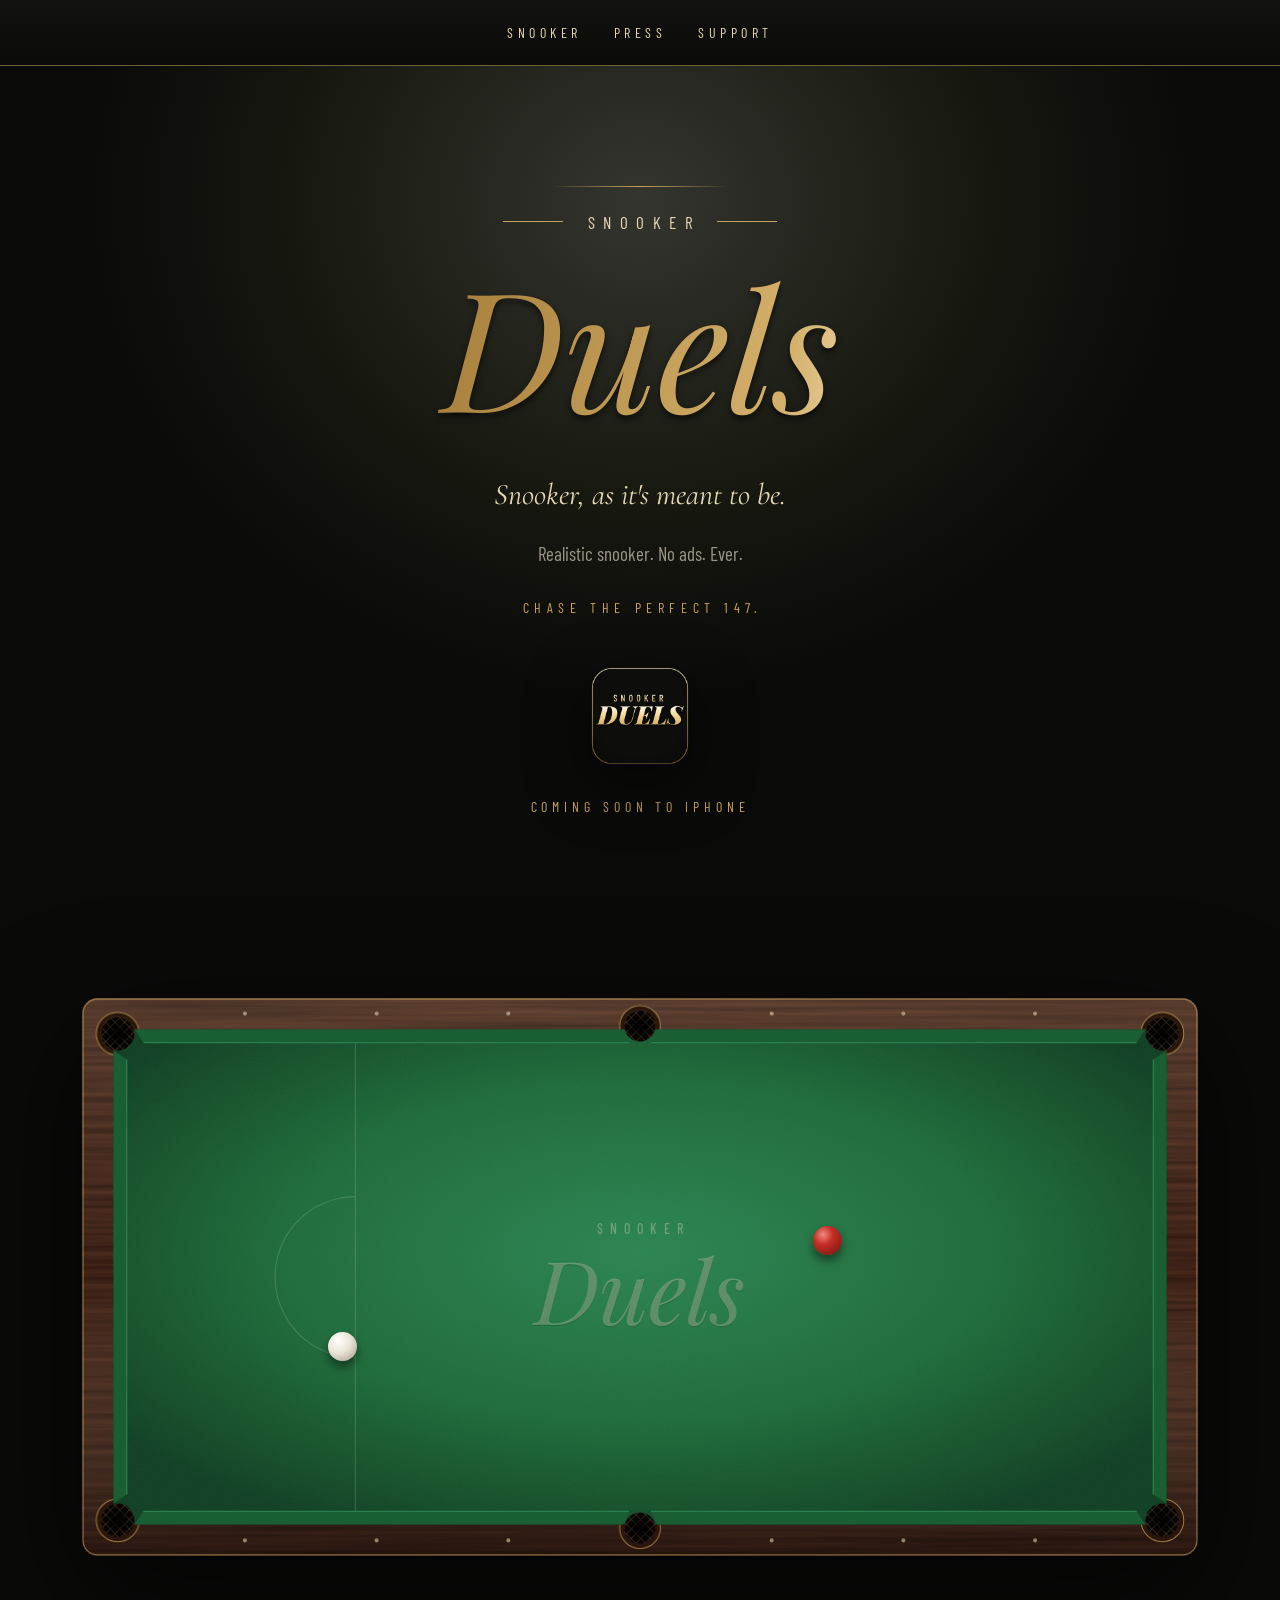
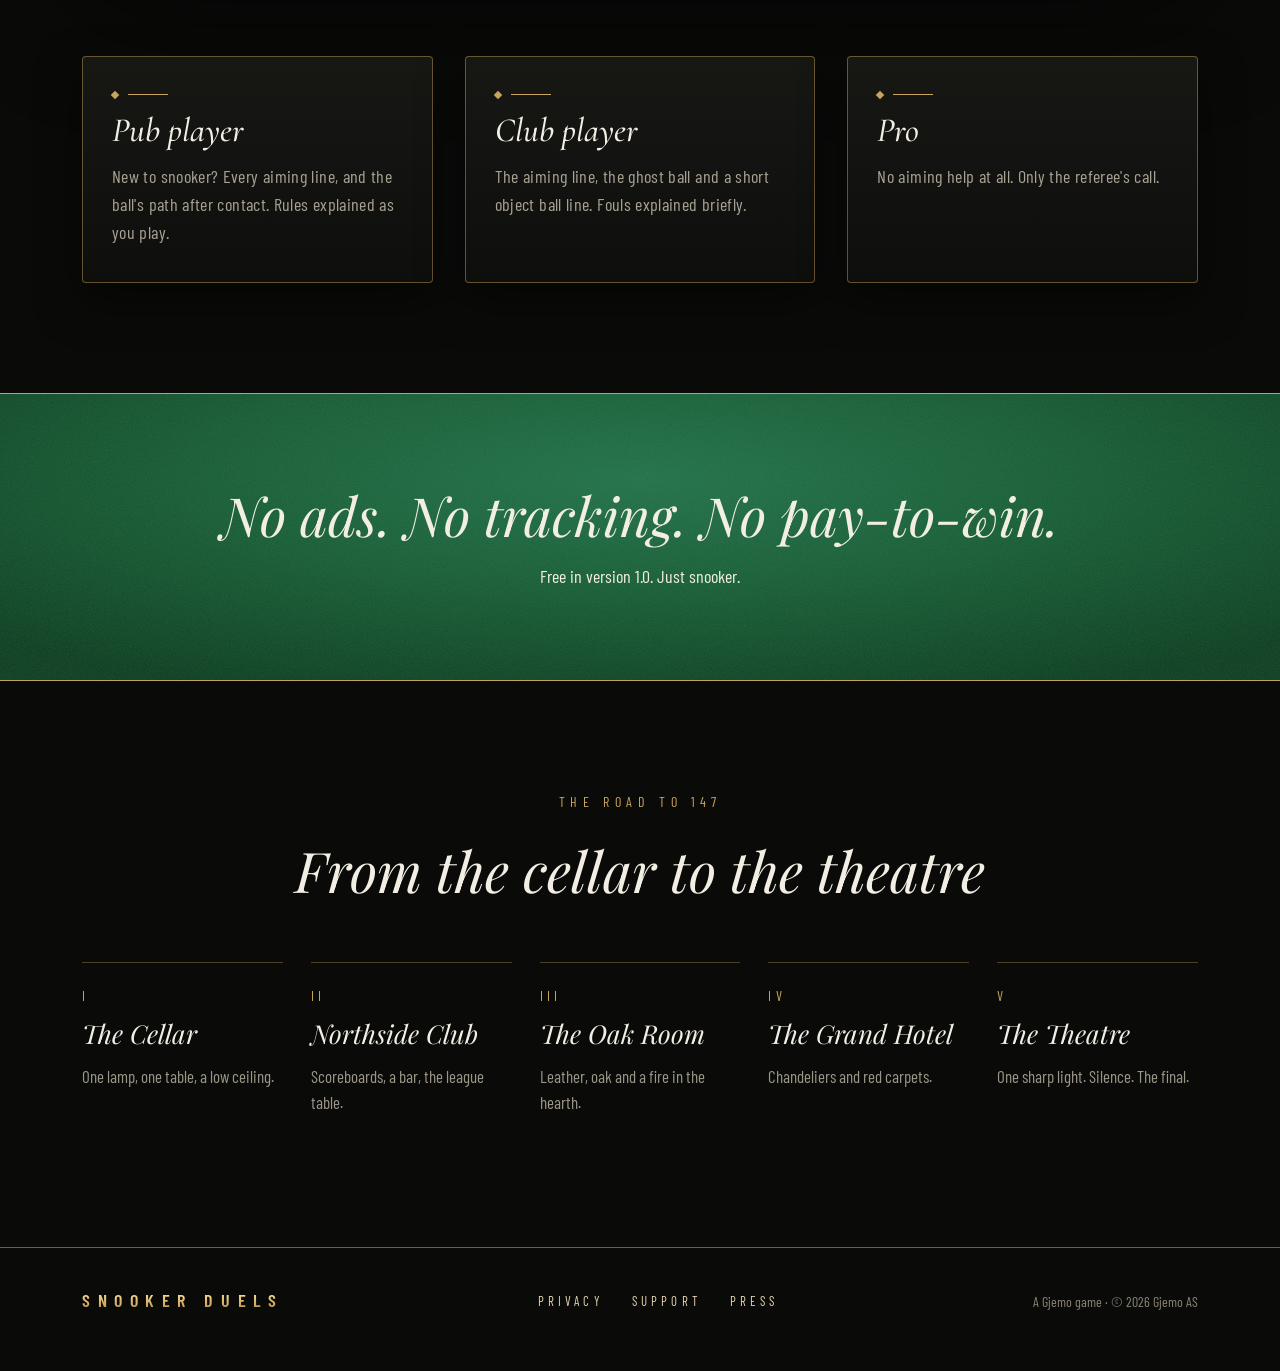
==== index.html @ 7ed28e5b "snookerduels.com" ====
<!doctype html>
<html lang="en">
<head>
<meta charset="utf-8">
<meta name="viewport" content="width=device-width,initial-scale=1">
<title>Snooker Duels</title>
<meta name="description" content="Snooker, as it's meant to be. Full professional rules, a tactical opponent and TV-style presentation. Coming soon to iPhone. Free, no ads.">
<meta name="theme-color" content="#0A0B09">
<link rel="canonical" href="https://snookerduels.com/">
<meta property="og:type" content="website">
<meta property="og:site_name" content="Snooker Duels">
<meta property="og:title" content="Snooker Duels - coming soon to iPhone">
<meta property="og:description" content="Snooker, as it's meant to be. Full professional rules, a tactical opponent and TV-style presentation. Free, no ads.">
<meta property="og:url" content="https://snookerduels.com/">
<meta property="og:image" content="https://snookerduels.com/og-image.png">
<meta property="og:image:width" content="1200">
<meta property="og:image:height" content="630">
<meta property="og:image:alt" content="Snooker Duels. Snooker, as it's meant to be. Coming soon to iPhone.">
<meta name="twitter:card" content="summary_large_image">
<meta name="twitter:title" content="Snooker Duels - coming soon to iPhone">
<meta name="twitter:description" content="Snooker, as it's meant to be. Free, no ads.">
<meta name="twitter:image" content="https://snookerduels.com/og-image.png">
<link rel="icon" href="favicon.svg" type="image/svg+xml">
<link rel="preload" href="fonts/playfair-display-italic-400.woff2" as="font" type="font/woff2" crossorigin>
<link rel="stylesheet" href="style.css">
<style>.logo.sheen.rise{animation:sheen 7s ease-in-out infinite,rise 1.2s ease-out both}@media (prefers-reduced-motion:reduce){.logo.sheen.rise{animation:none}}</style>
</head>
<body>
<svg class="sprite" aria-hidden="true" focusable="false"><symbol id="gmark" viewBox="0 0 100 100"><defs><linearGradient id="mkg" x1="0" y1="0" x2="0" y2="1"><stop offset="0" stop-color="#FFF4D2"/><stop offset="0.4" stop-color="#E8C77F"/><stop offset="0.75" stop-color="#C29A50"/><stop offset="1" stop-color="#8A6A2E"/></linearGradient><radialGradient id="mksq" cx="50%" cy="22%" r="85%"><stop offset="0" stop-color="#2E2F29"/><stop offset="0.5" stop-color="#121310"/><stop offset="1" stop-color="#070806"/></radialGradient><linearGradient id="mkcone" x1="0" y1="0" x2="0" y2="1"><stop offset="0" stop-color="#FFF4D2" stop-opacity="0.16"/><stop offset="1" stop-color="#FFF4D2" stop-opacity="0"/></linearGradient><linearGradient id="mkbev" x1="0" y1="0" x2="0" y2="1"><stop offset="0" stop-color="#fff" stop-opacity="0.10"/><stop offset="0.5" stop-color="#fff" stop-opacity="0"/><stop offset="1" stop-color="#000" stop-opacity="0.25"/></linearGradient><clipPath id="mkcl"><rect x="3" y="3" width="94" height="94" rx="22"/></clipPath></defs><rect x="3" y="3" width="94" height="94" rx="22" fill="url(#mksq)"/><g clip-path="url(#mkcl)"><polygon points="38,3 62,3 84,97 16,97" fill="url(#mkcone)"/><rect x="3" y="3" width="94" height="94" fill="url(#mkbev)"/></g><rect x="3" y="3" width="94" height="94" rx="22" fill="none" stroke="url(#mkg)" stroke-width="2.4"/><rect x="9.5" y="9.5" width="81" height="81" rx="16.5" fill="none" stroke="#C9A45C" stroke-width="0.6" opacity="0.55"/><text x="50" y="71" text-anchor="middle" font-family="Playfair Display, Georgia, serif" font-style="italic" font-weight="700" font-size="60" fill="url(#mkg)">G</text></symbol></svg>
<div class="topbar">
<header class="topbar-in">
<nav class="nav" aria-label="Main"><a href="snooker.html">Snooker</a><a href="press.html">Press</a><a href="support.html">Support</a></nav>
</header>
</div>

<main>
<section class="hero">
<div class="hero-glow breathe"></div>
<div class="mote" style="left:38%;top:70%;animation-delay:0s" aria-hidden="true"></div><div class="mote" style="left:45%;top:80%;animation-delay:1.5s" aria-hidden="true"></div><div class="mote" style="left:52%;top:65%;animation-delay:3s" aria-hidden="true"></div><div class="mote" style="left:58%;top:78%;animation-delay:4.5s" aria-hidden="true"></div><div class="mote" style="left:48%;top:60%;animation-delay:6s" aria-hidden="true"></div><div class="mote" style="left:62%;top:72%;animation-delay:2.2s" aria-hidden="true"></div><div class="mote" style="left:41%;top:85%;animation-delay:7.1s" aria-hidden="true"></div><div class="mote" style="left:55%;top:88%;animation-delay:5.3s" aria-hidden="true"></div>
<div class="rule-fade"></div>
<div class="by"><i></i><span>SNOOKER</span><i></i></div>
<h1 class="logo sheen rise" aria-label="Snooker Duels">Duels</h1>
<p class="tag rise d3">Snooker, as it's meant to be.</p>
<p class="sub rise d5">Realistic snooker. No ads. Ever.</p>
<p class="eyebrow chase rise d5">Chase the perfect 147.</p>
<div class="coming rise d7">
<div class="appicon"><img src="logo-snooker-duels-320.png" width="104" height="104" alt="Snooker Duels logo"></div>
<div>COMING SOON TO IPHONE</div></div>
</section>

<section class="stage" aria-label="Snooker table">
<div class="table">
<svg viewBox="0 0 1000 500" role="img" aria-label="A snooker table, seen from above">
<defs>
<filter id="tw" x="0" y="0" width="100%" height="100%"><feTurbulence type="fractalNoise" baseFrequency="0.004 0.18" numOctaves="3" seed="11"></feTurbulence><feColorMatrix values="0 0 0 0 0.24  0 0 0 0 0.08  0 0 0 0 0.04  0 0 0 0.5 0"></feColorMatrix><feComposite in2="SourceGraphic" operator="in"></feComposite></filter>
<filter id="tf" x="0" y="0" width="100%" height="100%"><feTurbulence type="fractalNoise" baseFrequency="0.9" numOctaves="2" seed="3"></feTurbulence><feGaussianBlur stdDeviation="0.35"></feGaussianBlur><feColorMatrix values="0 0 0 0 0.12  0 0 0 0 0.36  0 0 0 0 0.21  0 0 0 0.10 0"></feColorMatrix><feComposite in2="SourceGraphic" operator="in"></feComposite></filter>
<radialGradient id="tl" cx="50%" cy="45%" r="62%"><stop offset="0" stop-color="#2C8452"></stop><stop offset="0.55" stop-color="#1F6B3A"></stop><stop offset="1" stop-color="#103E22"></stop></radialGradient>
<linearGradient id="rs" x1="0" y1="0" x2="0" y2="1"><stop offset="0" stop-color="#FFE7C2" stop-opacity="0.14"></stop><stop offset="0.5" stop-color="#FFE7C2" stop-opacity="0"></stop><stop offset="1" stop-color="#000" stop-opacity="0.35"></stop></linearGradient>
<radialGradient id="ph" cx="50%" cy="50%" r="50%"><stop offset="0" stop-color="#000"></stop><stop offset="0.75" stop-color="#050302"></stop><stop offset="1" stop-color="#1A0E08"></stop></radialGradient>
<radialGradient id="lea" cx="40%" cy="35%" r="70%"><stop offset="0" stop-color="#4A2A1A"></stop><stop offset="1" stop-color="#1A0B06"></stop></radialGradient>
<pattern id="net" width="6" height="6" patternUnits="userSpaceOnUse" patternTransform="rotate(45)"><rect width="6" height="6" fill="#0B0604"></rect><path d="M0 0 H6 M0 0 V6" stroke="#8A7558" stroke-width="0.9" opacity="0.75"></path></pattern>
<radialGradient id="deep" cx="50%" cy="50%" r="50%"><stop offset="0" stop-color="#000" stop-opacity="0.95"></stop><stop offset="0.55" stop-color="#000" stop-opacity="0.55"></stop><stop offset="1" stop-color="#000" stop-opacity="0.1"></stop></radialGradient>
<mask id="railonly"><rect width="1000" height="500" fill="#fff"></rect><rect x="28" y="28" width="944" height="444" fill="#000"></rect></mask><mask id="railm"><rect width="1000" height="500" fill="#fff"></rect><rect x="28" y="28" width="944" height="444" fill="#000"></rect><circle cx="32" cy="32" r="15" fill="#000"></circle><circle cx="968" cy="32" r="15" fill="#000"></circle><circle cx="32" cy="468" r="15" fill="#000"></circle><circle cx="968" cy="468" r="15" fill="#000"></circle><circle cx="500.0" cy="25" r="14" fill="#000"></circle><circle cx="500.0" cy="475" r="14" fill="#000"></circle></mask></defs>
<rect x="28" y="28" width="944" height="444" fill="url(#tl)"></rect>
<rect x="28" y="28" width="944" height="444" fill="#1F6B3A" filter="url(#tf)"></rect>
<line x1="245" y1="40" x2="245" y2="460" stroke="#E9F2E4" stroke-opacity="0.16" stroke-width="1"></line>
<path d="M 245 178.0 A 72 72 0 0 0 245 322.0" fill="none" stroke="#E9F2E4" stroke-opacity="0.16" stroke-width="1"></path>
<circle cx="32" cy="32" r="15" fill="url(#net)"></circle><circle cx="32" cy="32" r="15" fill="url(#deep)"></circle><circle cx="968" cy="32" r="15" fill="url(#net)"></circle><circle cx="968" cy="32" r="15" fill="url(#deep)"></circle><circle cx="32" cy="468" r="15" fill="url(#net)"></circle><circle cx="32" cy="468" r="15" fill="url(#deep)"></circle><circle cx="968" cy="468" r="15" fill="url(#net)"></circle><circle cx="968" cy="468" r="15" fill="url(#deep)"></circle><circle cx="500.0" cy="25" r="14" fill="url(#net)"></circle><circle cx="500.0" cy="25" r="14" fill="url(#deep)"></circle><circle cx="500.0" cy="475" r="14" fill="url(#net)"></circle><circle cx="500.0" cy="475" r="14" fill="url(#deep)"></circle><polygon points="47.0,28.0 485.0,28.0 490.0,40.0 55.0,40.0" fill="#1A5E33"></polygon><polygon points="515.0,28.0 953.0,28.0 945.0,40.0 510.0,40.0" fill="#1A5E33"></polygon><polygon points="47.0,472.0 485.0,472.0 490.0,460.0 55.0,460.0" fill="#1A5E33"></polygon><polygon points="515.0,472.0 953.0,472.0 945.0,460.0 510.0,460.0" fill="#1A5E33"></polygon><polygon points="28.0,47.0 28.0,453.0 40.0,445.0 40.0,55.0" fill="#1A5E33"></polygon><polygon points="972.0,47.0 972.0,453.0 960.0,445.0 960.0,55.0" fill="#1A5E33"></polygon><g stroke="#2E8A57" stroke-width="1.2" opacity="0.8"><line x1="55" y1="40" x2="490.0" y2="40"></line><line x1="510.0" y1="40" x2="945" y2="40"></line><line x1="55" y1="460" x2="490.0" y2="460"></line><line x1="510.0" y1="460" x2="945" y2="460"></line><line x1="40" y1="55" x2="40" y2="445"></line><line x1="960" y1="55" x2="960" y2="445"></line></g><g mask="url(#railm)">
<rect x="0" y="0" width="1000" height="500" rx="14" fill="#24100A"></rect>
<rect x="0" y="0" width="1000" height="500" rx="14" fill="#24100A" filter="url(#tw)"></rect>
<rect x="0" y="0" width="1000" height="500" rx="14" fill="url(#rs)"></rect>
</g>
<g mask="url(#railonly)"><circle cx="32" cy="32" r="17" fill="none" stroke="#2A160C" stroke-width="4"></circle><circle cx="32" cy="32" r="19.2" fill="none" stroke="#C9A45C" stroke-width="0.9" opacity="0.7"></circle><circle cx="968" cy="32" r="17" fill="none" stroke="#2A160C" stroke-width="4"></circle><circle cx="968" cy="32" r="19.2" fill="none" stroke="#C9A45C" stroke-width="0.9" opacity="0.7"></circle><circle cx="32" cy="468" r="17" fill="none" stroke="#2A160C" stroke-width="4"></circle><circle cx="32" cy="468" r="19.2" fill="none" stroke="#C9A45C" stroke-width="0.9" opacity="0.7"></circle><circle cx="968" cy="468" r="17" fill="none" stroke="#2A160C" stroke-width="4"></circle><circle cx="968" cy="468" r="19.2" fill="none" stroke="#C9A45C" stroke-width="0.9" opacity="0.7"></circle><circle cx="500.0" cy="25" r="16" fill="none" stroke="#2A160C" stroke-width="4"></circle><circle cx="500.0" cy="25" r="18.2" fill="none" stroke="#C9A45C" stroke-width="0.9" opacity="0.7"></circle><circle cx="500.0" cy="475" r="16" fill="none" stroke="#2A160C" stroke-width="4"></circle><circle cx="500.0" cy="475" r="18.2" fill="none" stroke="#C9A45C" stroke-width="0.9" opacity="0.7"></circle></g>
<rect x="1" y="1" width="998" height="498" rx="13" fill="none" stroke="#C9A45C" stroke-width="1" opacity="0.6"></rect>
<circle cx="146.0" cy="14" r="1.8" fill="#E7D8B4" opacity="0.55"></circle><circle cx="146.0" cy="486" r="1.8" fill="#E7D8B4" opacity="0.55"></circle><circle cx="264.0" cy="14" r="1.8" fill="#E7D8B4" opacity="0.55"></circle><circle cx="264.0" cy="486" r="1.8" fill="#E7D8B4" opacity="0.55"></circle><circle cx="382.0" cy="14" r="1.8" fill="#E7D8B4" opacity="0.55"></circle><circle cx="382.0" cy="486" r="1.8" fill="#E7D8B4" opacity="0.55"></circle><circle cx="618.0" cy="14" r="1.8" fill="#E7D8B4" opacity="0.55"></circle><circle cx="618.0" cy="486" r="1.8" fill="#E7D8B4" opacity="0.55"></circle><circle cx="736.0" cy="14" r="1.8" fill="#E7D8B4" opacity="0.55"></circle><circle cx="736.0" cy="486" r="1.8" fill="#E7D8B4" opacity="0.55"></circle><circle cx="854.0" cy="14" r="1.8" fill="#E7D8B4" opacity="0.55"></circle><circle cx="854.0" cy="486" r="1.8" fill="#E7D8B4" opacity="0.55"></circle></svg>
<div class="table-label" aria-hidden="true"><div class="t2">SNOOKER</div><div class="t1">Duels</div></div>
<div class="redball" aria-hidden="true"></div><div class="cueball" aria-hidden="true"></div>
</div>
</section>

<section class="cards" aria-label="Help levels">
<div class="card"><div class="pip"><i></i><b></b></div><h2>Pub player</h2><p>New to snooker? Every aiming line, and the ball's path after contact. Rules explained as you play.</p></div>
<div class="card"><div class="pip"><i></i><b></b></div><h2>Club player</h2><p>The aiming line, the ghost ball and a short object ball line. Fouls explained briefly.</p></div>
<div class="card"><div class="pip"><i></i><b></b></div><h2>Pro</h2><p>No aiming help at all. Only the referee's call.</p></div>
</section>

<section class="felt">
<svg aria-hidden="true" focusable="false"><filter id="fw"><feTurbulence type="fractalNoise" baseFrequency="0.95" numOctaves="2" stitchTiles="stitch"></feTurbulence><feColorMatrix values="0 0 0 0 0.10  0 0 0 0 0.36  0 0 0 0 0.20  0 0 0 0.45 0"></feColorMatrix></filter><rect width="100%" height="100%" filter="url(#fw)"></rect></svg>
<p class="big">No ads. No tracking. No pay-to-win.</p>
<p class="small">Free in version 1.0. Just snooker.</p>
</section>

<section class="rooms">
<div class="rooms-head">
<p class="eyebrow">THE ROAD TO 147</p>
<h2>From the cellar to the theatre</h2>
</div>
<ol class="room-list">
<li><span class="n">I</span><span class="name">The Cellar</span><span class="desc">One lamp, one table, a low ceiling.</span></li>
<li><span class="n">II</span><span class="name">Northside Club</span><span class="desc">Scoreboards, a bar, the league table.</span></li>
<li><span class="n">III</span><span class="name">The Oak Room</span><span class="desc">Leather, oak and a fire in the hearth.</span></li>
<li><span class="n">IV</span><span class="name">The Grand Hotel</span><span class="desc">Chandeliers and red carpets.</span></li>
<li><span class="n">V</span><span class="name">The Theatre</span><span class="desc">One sharp light. Silence. The final.</span></li>
</ol>
</section>
</main>

<div class="botbar">
<footer class="botbar-in">
<a class="brand" href="./" aria-label="Snooker Duels"><span>SNOOKER DUELS</span></a>
<nav class="nav" aria-label="Footer"><a href="privacy.html">Privacy</a><a href="support.html">Support</a><a href="press.html">Press</a></nav>
<small>A Gjemo game · &copy; 2026 Gjemo AS</small>
</footer>
</div>
</body>
</html>
---- style.css ----
/* Fonts are self-hosted (see fonts/README.txt): no request leaves snookerduels.com. */
@font-face{font-family:'Barlow Condensed';font-style:normal;font-weight:400;font-display:swap;src:url(fonts/barlow-condensed-400.woff2) format('woff2')}
@font-face{font-family:'Barlow Condensed';font-style:normal;font-weight:500;font-display:swap;src:url(fonts/barlow-condensed-500.woff2) format('woff2')}
@font-face{font-family:'Cormorant Garamond';font-style:italic;font-weight:400 500;font-display:swap;src:url(fonts/cormorant-garamond-italic.woff2) format('woff2')}
@font-face{font-family:'Barlow Condensed';font-style:normal;font-weight:600;font-display:swap;src:url(fonts/barlow-condensed-600.woff2) format('woff2')}
@font-face{font-family:'Playfair Display';font-style:italic;font-weight:400;font-display:swap;src:url(fonts/playfair-display-italic-400.woff2) format('woff2')}
@font-face{font-family:'Playfair Display';font-style:italic;font-weight:700;font-display:swap;src:url(fonts/playfair-display-italic-700.woff2) format('woff2')}

:root{color-scheme:dark;--ink:#0A0B09;--ink2:#121310;--text:#F2EEE3;--soft:#E7D8B4;--muted:#9C9688;--brass:#C9A45C;--brass-hi:#F6E6B4}
*,*::before,*::after{box-sizing:border-box}
html{-webkit-text-size-adjust:100%}
body{margin:0;background:var(--ink);color:var(--text);font-family:'Barlow Condensed',system-ui,sans-serif;font-size:19px;line-height:1.55;min-height:100vh;display:flex;flex-direction:column}
a{color:var(--soft);text-decoration:none}
a:hover{color:var(--brass-hi)}
a:focus-visible{outline:2px solid var(--brass);outline-offset:3px}
main{flex:1}
img,svg{max-width:100%}

/* Brass wordmark and rules */
.topbar{position:relative;background:linear-gradient(180deg,var(--ink2),var(--ink));box-shadow:inset 0 -1px 0 rgba(201,164,92,.55)}
.topbar-in{max-width:1180px;margin:0 auto;padding:22px 32px;display:flex;align-items:center;justify-content:center;gap:12px 24px;flex-wrap:wrap}
.brand{display:flex;align-items:center;gap:12px}
.brand svg{display:block;flex:none}
.brand span{font-weight:600;font-size:18px;letter-spacing:.42em;background:linear-gradient(180deg,#FFF4D2 0%,#E8C77F 40%,#C29A50 75%,#8A6A2E 100%);-webkit-background-clip:text;background-clip:text;color:transparent}
.sprite{position:absolute;width:0;height:0;overflow:hidden}
.appicon{margin-bottom:10px;filter:drop-shadow(0 18px 30px rgba(0,0,0,.6))}
.appicon svg{display:block;width:104px;height:104px;border-radius:22.4%;overflow:hidden}
.nav{display:flex;gap:32px;font-size:14px;letter-spacing:.32em;text-transform:uppercase}
.nav a{display:inline-block;padding:14px 6px;margin:-14px -6px}
.nav a[aria-current]{color:var(--brass-hi)}
.botbar{background:var(--ink);box-shadow:inset 0 1px 0 rgba(201,164,92,.55);margin-top:auto}
.botbar-in{max-width:1180px;margin:0 auto;padding:40px 32px 56px;display:flex;flex-wrap:wrap;gap:24px;align-items:center;justify-content:space-between}
.botbar .nav{gap:28px;font-size:13px}
.botbar small{font-size:14px;color:#8C8574}

/* Home: hero */
.hero{position:relative;overflow:hidden;background:var(--ink);padding:120px 32px 140px;display:flex;flex-direction:column;align-items:center;gap:22px;text-align:center}
.hero-glow{position:absolute;inset:0;background:radial-gradient(ellipse 55% 70% at 50% 15%,#34352E 0%,#16170F 50%,transparent 80%)}
.hero>*{position:relative}
.hero>.hero-glow,.hero>.mote{position:absolute}
.rule-fade{width:180px;height:1px;background:linear-gradient(90deg,transparent,var(--brass),transparent)}
.logo{margin:0;font-family:'Playfair Display',serif;font-style:italic;font-weight:400;font-size:clamp(72px,13vw,168px);line-height:1.05;padding:0 12px;background:linear-gradient(100deg,#A57E3A 0%,#D4B06A 35%,#FFF6DA 48%,#D4B06A 60%,#A57E3A 100%);-webkit-background-clip:text;background-clip:text;color:transparent;filter:drop-shadow(0 4px 3px rgba(0,0,0,.6))}
.by{display:flex;align-items:center;gap:16px}
.by i{display:block;width:60px;height:1px;background:var(--brass)}
.by span{font-size:17px;letter-spacing:.5em;padding-left:.5em;color:var(--soft)}
.tag{margin:18px 0 0;font-family:'Cormorant Garamond',serif;font-style:italic;font-size:30px;color:var(--soft)}
.sub{margin:0;font-size:19px;color:var(--muted);max-width:560px;line-height:1.5}
.coming{margin-top:24px;display:flex;flex-direction:column;align-items:center;gap:10px}
.coming>div:not(.appicon){font-size:14px;letter-spacing:.35em;color:var(--brass)}

/* Animations (all off under prefers-reduced-motion) */
@keyframes sheen{0%{background-position:150% 0}55%{background-position:-50% 0}100%{background-position:-50% 0}}
@keyframes breathe{0%,100%{opacity:.75}50%{opacity:1}}
@keyframes dust{0%{transform:translate(0,0);opacity:0}15%{opacity:.7}100%{transform:translate(30px,-220px);opacity:0}}
@keyframes rise{from{opacity:0;transform:translateY(18px)}to{opacity:1;transform:none}}
/* The balls move with transform (not left/top), so the animation runs on the compositor.
   Percentages are of the ball's own size (2.6% of the table width, square); the table is 2:1.
   cue: 22%,60% -> 62.5%,43.5%   =  +40.5/2.6 = 1557.7%,  -16.5*0.5/2.6 = -317.3%
   red: 65.5%,41% -> 95.4%,4.2%  =  +29.9/2.6 = 1150%,    -36.8*0.5/2.6 = -707.7% */
@keyframes cue{0%,12%{transform:translate(0,0)}30%,100%{transform:translate(1557.7%,-317.3%)}}
@keyframes red{0%,28%{opacity:1;transform:translate(0,0) scale(1)}52%{opacity:1;transform:translate(1150%,-707.7%) scale(.95)}58%,100%{opacity:0;transform:translate(1150%,-707.7%) scale(.5)}}
.sheen{background-size:250% 100%!important;animation:sheen 7s ease-in-out infinite}
.breathe{animation:breathe 6s ease-in-out infinite}
.mote{position:absolute;width:3px;height:3px;border-radius:50%;background:var(--brass-hi);filter:blur(.5px);opacity:0;animation:dust 9s linear infinite}
.rise{animation:rise 1.2s ease-out both}
.d3{animation-delay:.3s}.d5{animation-delay:.5s}.d7{animation-delay:.7s}
.card{transition:transform .5s ease,box-shadow .5s ease}
.card:hover{transform:translateY(-6px)}
.cueball,.redball{position:absolute;left:22%;top:60%;width:2.6%;aspect-ratio:1;border-radius:50%;box-shadow:0 6px 10px rgba(0,0,0,.45);will-change:transform}
.cueball{background:radial-gradient(circle at 35% 30%,#fff,#E9E4D6 45%,#9E988A);animation:cue 8s cubic-bezier(.2,.6,.3,1) infinite}
.redball{left:65.5%;top:41%;background:radial-gradient(circle at 35% 30%,#F08A80,#C62E24 35%,#6E120C);animation:red 8s cubic-bezier(.2,.6,.3,1) infinite}
@media (prefers-reduced-motion:reduce){.sheen,.breathe,.mote,.rise,.cueball,.redball,.card{animation:none!important;transition:none!important}.card:hover{transform:none}}

/* Home: table */
.stage{max-width:1180px;margin:0 auto;padding:40px 32px 100px}
.table{position:relative;filter:drop-shadow(0 40px 60px rgba(0,0,0,.75))}
.table svg{display:block;width:100%;height:auto}
.table-label{position:absolute;inset:0;display:flex;flex-direction:column;align-items:center;justify-content:center;gap:4px;pointer-events:none}
.table-label .t1{font-family:'Playfair Display',serif;font-style:italic;font-size:clamp(36px,7vw,88px);line-height:1.05;color:rgba(236,226,196,.30);text-shadow:0 1px 0 rgba(0,0,0,.15)}
.table-label .t2{font-weight:500;font-size:clamp(9px,1.2vw,14px);letter-spacing:.5em;padding-left:.5em;color:rgba(236,226,196,.34)}

/* Home: strengths */
.cards{max-width:1180px;margin:0 auto;padding:0 32px 110px;display:flex;flex-wrap:wrap;gap:32px}
.card{position:relative;flex:1 1 260px;display:flex;flex-direction:column;gap:14px;padding:36px 30px;border-radius:4px;background:linear-gradient(180deg,#171814 0%,#0E0F0D 100%);box-shadow:inset 0 0 0 1px rgba(201,164,92,.45),0 18px 44px rgba(0,0,0,.5)}
.pip{display:flex;align-items:center;gap:10px}
.pip i{display:block;width:6px;height:6px;transform:rotate(45deg);background:var(--brass)}
.pip b{display:block;width:40px;height:1px;background:var(--brass)}
.card h2{margin:0;font-family:'Cormorant Garamond',serif;font-style:italic;font-weight:500;font-size:34px;line-height:1.1;color:var(--text)}
.card p{margin:0;font-size:18px;letter-spacing:.02em;line-height:1.55;color:#A9A293}

/* Home: felt band */
.felt{position:relative;overflow:hidden;background:radial-gradient(ellipse 70% 80% at 50% 30%,#23704A 0%,#175A33 50%,#0D3A1F 100%);padding:90px 32px;text-align:center;box-shadow:inset 0 1px 0 var(--brass),inset 0 -1px 0 var(--brass)}
.felt svg{position:absolute;left:0;top:0;width:100%;height:100%;opacity:.5}
.felt p{position:relative;margin:0}
.felt .big{font-family:'Playfair Display',serif;font-style:italic;font-size:clamp(34px,5vw,54px);line-height:1.2;color:var(--text)}
.felt .small{margin-top:16px;font-size:18px;color:var(--text)}

/* Home: rooms */
.rooms{max-width:1180px;margin:0 auto;padding:110px 32px}
.rooms-head{display:flex;flex-direction:column;align-items:center;gap:14px;margin-bottom:48px;text-align:center}
.eyebrow{font-size:14px;letter-spacing:.4em;color:var(--brass);text-transform:uppercase;margin:0}
.hero .chase{margin-top:6px;padding-left:.4em}
.rooms h2{margin:0;font-family:'Playfair Display',serif;font-style:italic;font-weight:400;font-size:clamp(36px,5vw,56px);color:var(--text)}
.room-list{display:flex;flex-wrap:wrap;gap:28px;list-style:none;margin:0;padding:0}
.room-list li{flex:1 1 200px;display:flex;flex-direction:column;gap:8px;padding:22px 0;border-top:1px solid rgba(201,164,92,.35)}
.room-list .n{font-size:14px;letter-spacing:.3em;color:var(--brass)}
.room-list .name{font-family:'Playfair Display',serif;font-style:italic;font-size:26px;color:var(--text)}
.room-list .desc{font-size:17px;color:var(--muted)}

/* Text pages (press, support, privacy) */
.page{max-width:760px;margin:0 auto;padding:80px 32px 110px}
.page .eyebrow{margin-bottom:18px}
.page h1{margin:0 0 16px;font-family:'Playfair Display',serif;font-style:italic;font-weight:400;font-size:clamp(38px,6vw,60px);line-height:1.1;color:var(--text)}
.page .lead{font-family:'Cormorant Garamond',serif;font-style:italic;font-size:28px;line-height:1.35;color:var(--soft);margin:0 0 40px}
.page h2{margin:56px 0 10px;padding-top:26px;border-top:1px solid rgba(201,164,92,.35);font-family:'Cormorant Garamond',serif;font-style:italic;font-weight:500;font-size:34px;line-height:1.15;color:var(--text)}
.page h3{margin:30px 0 4px;font-weight:500;font-size:15px;letter-spacing:.28em;text-transform:uppercase;color:var(--brass)}
.page p,.page li{font-size:20px;line-height:1.6;color:#D9D4C6}
.page p{margin:0 0 14px}
.page ul{padding-left:1.2em;margin:0 0 14px}
.page li{margin-bottom:6px}
.page a{border-bottom:1px solid rgba(201,164,92,.45)}
.page a:hover{border-bottom-color:var(--brass-hi)}
.page .muted{color:var(--muted);font-size:18px}
.langs{font-size:15px;letter-spacing:.28em;text-transform:uppercase;color:var(--muted);margin:0 0 36px}
.langs a{border:0}
.panel{position:relative;padding:30px 32px;margin:34px 0;border-radius:4px;background:linear-gradient(180deg,#171814 0%,#0E0F0D 100%);box-shadow:inset 0 0 0 1px rgba(201,164,92,.45),0 18px 44px rgba(0,0,0,.5)}
.panel p{margin:0}
.panel .big{font-family:'Cormorant Garamond',serif;font-style:italic;font-weight:500;font-size:32px;line-height:1.2;color:var(--text)}

/* Snooker page */
.page.wide{max-width:1100px}
.pitch{text-align:center;padding:24px 0 8px}
.pitch h1{font-size:clamp(40px,7vw,76px);margin-bottom:18px}
.pitch .lead{max-width:640px;margin:0 auto 12px}
.pitch .when{font-size:14px;letter-spacing:.35em;color:var(--brass);text-transform:uppercase;margin:0}
.facts{display:flex;flex-wrap:wrap;gap:28px;list-style:none;margin:48px 0 0;padding:0}
.facts li{flex:1 1 220px;padding:22px 0;border-top:1px solid rgba(201,164,92,.35)}
.facts b{display:block;font-family:'Cormorant Garamond',serif;font-style:italic;font-weight:500;font-size:28px;line-height:1.15;color:var(--text);margin-bottom:6px}
.facts span{font-size:18px;color:var(--muted)}
.shots{display:grid;grid-template-columns:repeat(auto-fill,minmax(min(300px,100%),1fr));gap:24px;margin:28px 0 0;padding:0;list-style:none}
.shot{margin:0}
.shot-frame{display:flex;align-items:center;justify-content:center;aspect-ratio:2868/1320;border-radius:14px;background:linear-gradient(180deg,#171814 0%,#0E0F0D 100%);box-shadow:inset 0 0 0 1px rgba(201,164,92,.45),0 18px 44px rgba(0,0,0,.5);color:var(--muted);font-size:15px;letter-spacing:.3em;text-transform:uppercase}
.shot figcaption{margin-top:10px;font-size:17px;color:var(--muted)}

@media(max-width:640px){
  .topbar-in{padding:16px 20px}
  .brand span{font-size:16px;letter-spacing:.36em}
  .brand svg{width:32px;height:32px}
  .nav{gap:18px;font-size:12px;letter-spacing:.26em}
  .botbar-in{padding:32px 20px 44px}
  .botbar .nav{gap:18px;font-size:12px;letter-spacing:.26em}
  .hero{padding:80px 20px 96px}
  .by span{font-size:13px;letter-spacing:.4em}
  .by i{width:30px}
  .tag{font-size:26px}
  .stage{padding:24px 12px 64px}
  .cards{padding:0 20px 72px;gap:20px}
  .card{padding:28px 24px}
  .felt{padding:64px 20px}
  .rooms{padding:72px 20px}
  .page{padding:56px 20px 80px}
  .page p,.page li{font-size:19px}
  .panel{padding:24px 22px}
}
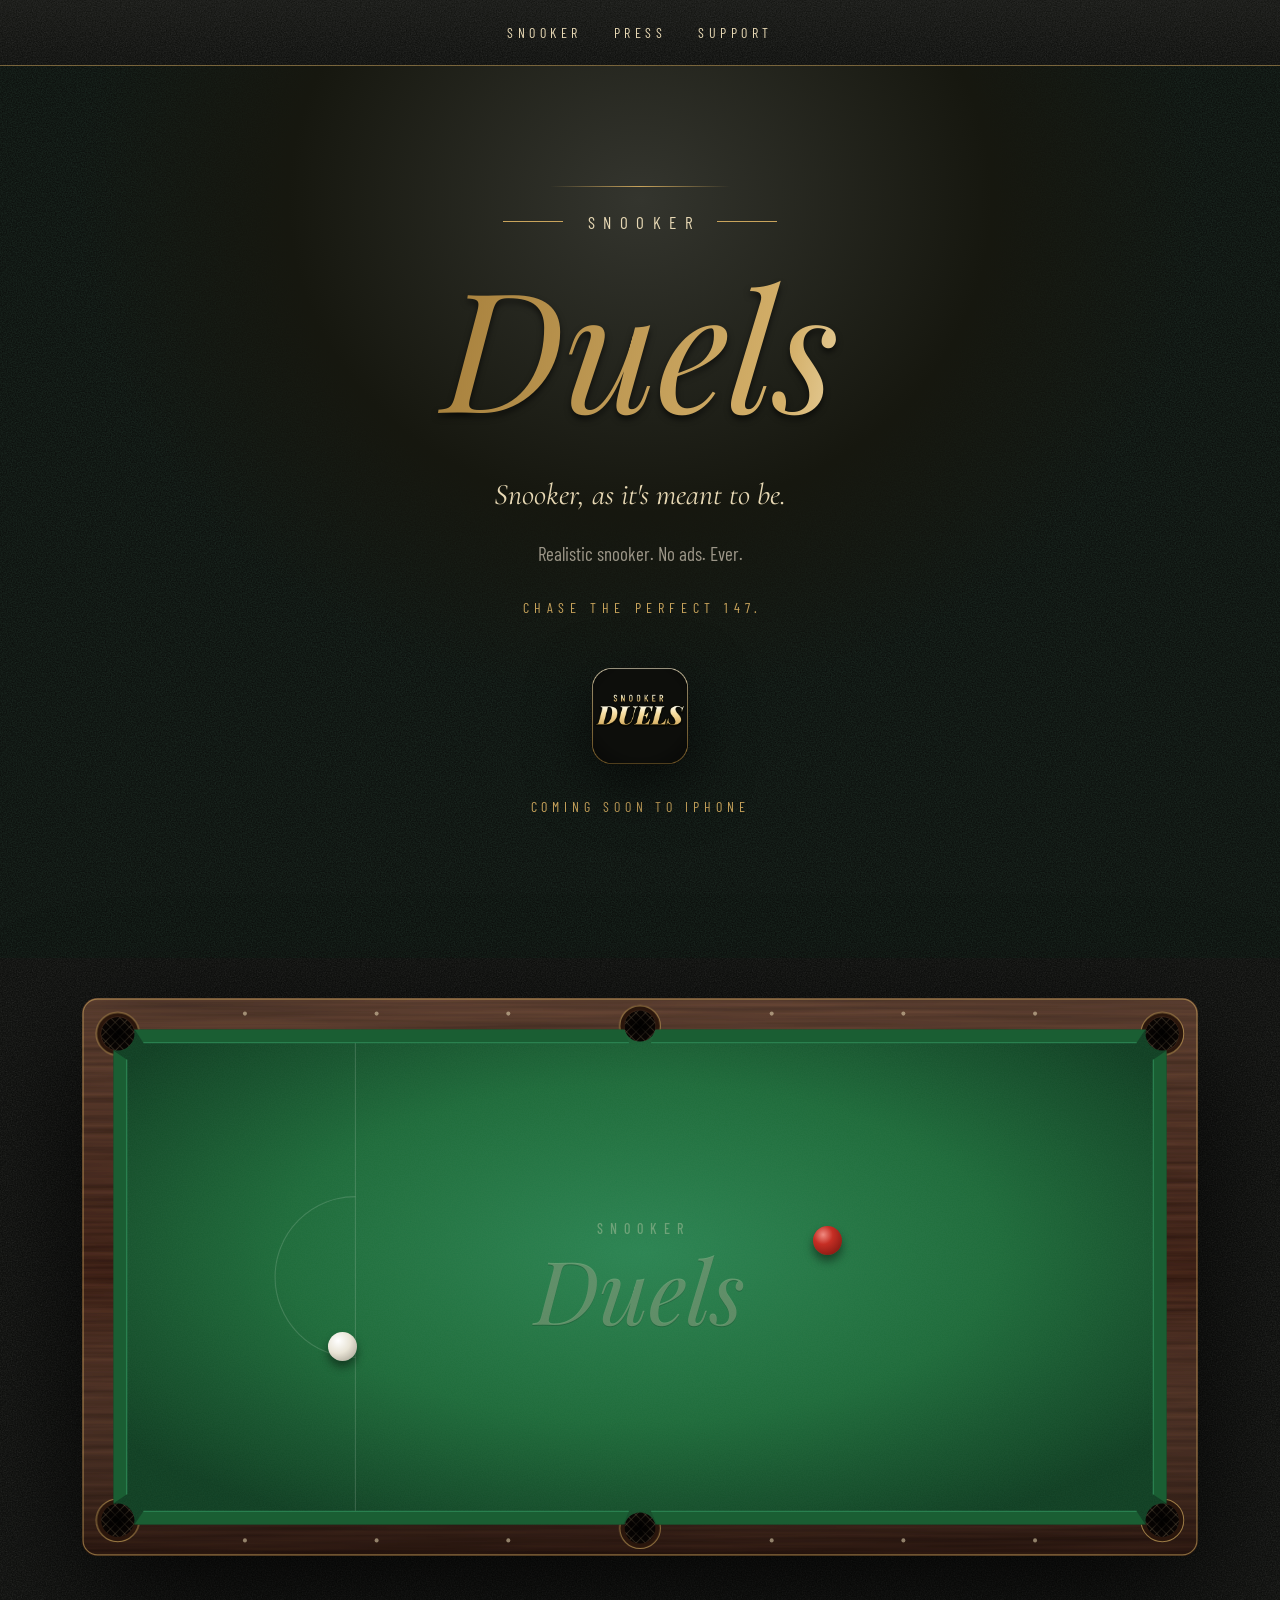
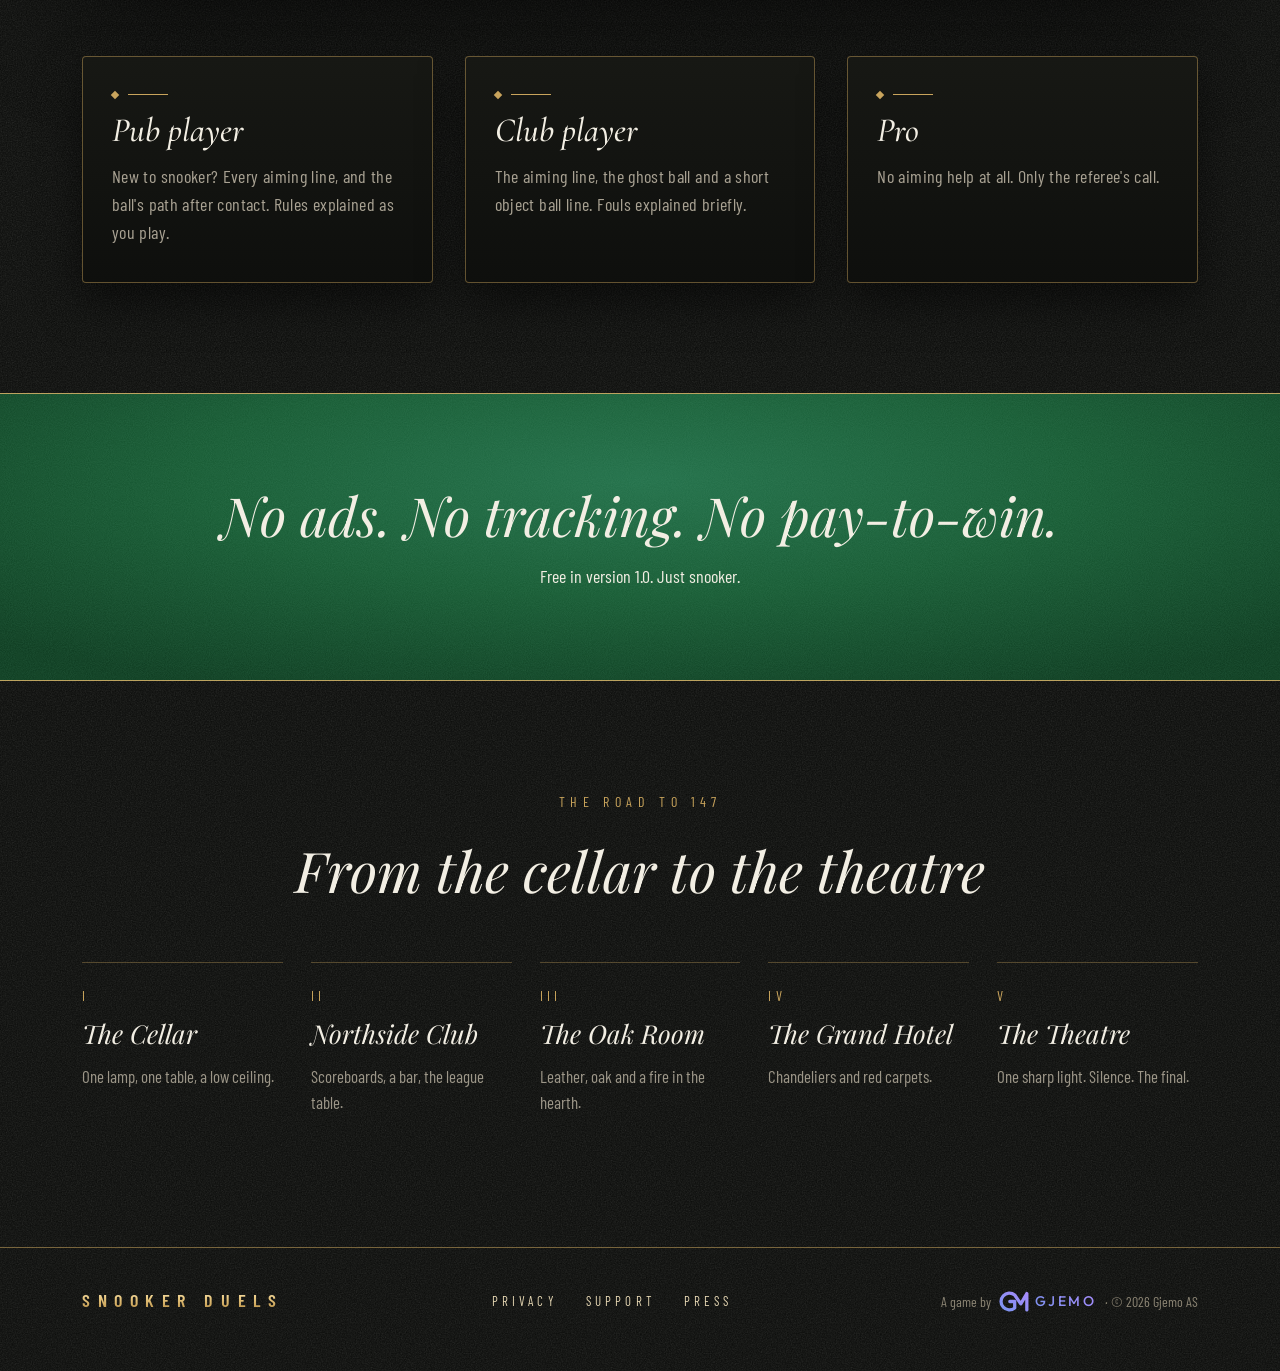
==== commit c7090d5b: "Gjemo-logo og svak filt (Håkon 8. okt: «publiser nettsidene») Co-Authored-By: Claude Opus 5.5 <norep" ====
--- a/index.html
+++ b/index.html
@@ -109,7 +109,7 @@
 <footer class="botbar-in">
 <a class="brand" href="./" aria-label="Snooker Duels"><span>SNOOKER DUELS</span></a>
 <nav class="nav" aria-label="Footer"><a href="privacy.html">Privacy</a><a href="support.html">Support</a><a href="press.html">Press</a></nav>
-<small>A Gjemo game · &copy; 2026 Gjemo AS</small>
+<small class="madeby">A game by <a href="https://gjemo.no" aria-label="Gjemo"><svg width="30" height="21" viewBox="26 30 256 180" aria-hidden="true"><defs><linearGradient id="gjgl" x1="0" y1="1" x2="1" y2="0"><stop offset="0" stop-color="#7B93F0"/><stop offset="1" stop-color="#A78BFA"/></linearGradient></defs><path fill="none" stroke="url(#gjgl)" stroke-width="28" stroke-linecap="round" stroke-linejoin="round" d="M160 120 L118 120 M160 120 L160 176 A72 72 0 1 1 160 64 L212 140 L264 52 L264 192"/></svg><span>GJEMO</span></a> · &copy; 2026 Gjemo AS</small>
 </footer>
 </div>
 </body>
--- a/style.css
+++ b/style.css
@@ -4,12 +4,16 @@
 @font-face{font-family:'Cormorant Garamond';font-style:italic;font-weight:400 500;font-display:swap;src:url(fonts/cormorant-garamond-italic.woff2) format('woff2')}
 @font-face{font-family:'Barlow Condensed';font-style:normal;font-weight:600;font-display:swap;src:url(fonts/barlow-condensed-600.woff2) format('woff2')}
 @font-face{font-family:'Playfair Display';font-style:italic;font-weight:400;font-display:swap;src:url(fonts/playfair-display-italic-400.woff2) format('woff2')}
+@font-face{font-family:'Outfit';font-style:normal;font-weight:500;font-display:swap;src:url(fonts/outfit-500.woff2) format('woff2')}
 @font-face{font-family:'Playfair Display';font-style:italic;font-weight:700;font-display:swap;src:url(fonts/playfair-display-italic-700.woff2) format('woff2')}
 
-:root{color-scheme:dark;--ink:#0A0B09;--ink2:#121310;--text:#F2EEE3;--soft:#E7D8B4;--muted:#9C9688;--brass:#C9A45C;--brass-hi:#F6E6B4}
+:root{color-scheme:dark;--ink:#0A0B09;--ink2:#121310;--text:#F2EEE3;--soft:#E7D8B4;--muted:#9C9688;--brass:#C9A45C;--brass-hi:#F6E6B4;
+  /* Faint cloth texture (same feTurbulence as gjemo.no): neutral, and green in the hero */
+  --felt-n:url("data:image/svg+xml,%3Csvg xmlns='http://www.w3.org/2000/svg' width='240' height='240'%3E%3Cfilter id='n'%3E%3CfeTurbulence type='fractalNoise' baseFrequency='0.8' numOctaves='4' seed='3' stitchTiles='stitch'/%3E%3CfeColorMatrix type='saturate' values='0'/%3E%3CfeComponentTransfer%3E%3CfeFuncA type='linear' slope='0.15'/%3E%3C/feComponentTransfer%3E%3C/filter%3E%3Crect width='100%25' height='100%25' filter='url(%23n)'/%3E%3C/svg%3E");
+  --felt-g:url("data:image/svg+xml,%3Csvg xmlns='http://www.w3.org/2000/svg' width='240' height='240'%3E%3Cfilter id='g'%3E%3CfeTurbulence type='fractalNoise' baseFrequency='0.8' numOctaves='4' seed='3' stitchTiles='stitch'/%3E%3CfeColorMatrix type='matrix' values='0 0 0 0 0.137 0 0 0 0 0.439 0 0 0 0 0.290 0 0 0 1 0'/%3E%3CfeComponentTransfer%3E%3CfeFuncA type='linear' slope='0.18'/%3E%3C/feComponentTransfer%3E%3C/filter%3E%3Crect width='100%25' height='100%25' filter='url(%23g)'/%3E%3C/svg%3E")}
 *,*::before,*::after{box-sizing:border-box}
 html{-webkit-text-size-adjust:100%}
-body{margin:0;background:var(--ink);color:var(--text);font-family:'Barlow Condensed',system-ui,sans-serif;font-size:19px;line-height:1.55;min-height:100vh;display:flex;flex-direction:column}
+body{margin:0;background:var(--felt-n),var(--ink);color:var(--text);font-family:'Barlow Condensed',system-ui,sans-serif;font-size:19px;line-height:1.55;min-height:100vh;display:flex;flex-direction:column}
 a{color:var(--soft);text-decoration:none}
 a:hover{color:var(--brass-hi)}
 a:focus-visible{outline:2px solid var(--brass);outline-offset:3px}
@@ -17,7 +21,7 @@
 img,svg{max-width:100%}
 
 /* Brass wordmark and rules */
-.topbar{position:relative;background:linear-gradient(180deg,var(--ink2),var(--ink));box-shadow:inset 0 -1px 0 rgba(201,164,92,.55)}
+.topbar{position:relative;background:var(--felt-n),linear-gradient(180deg,var(--ink2),var(--ink));box-shadow:inset 0 -1px 0 rgba(201,164,92,.55)}
 .topbar-in{max-width:1180px;margin:0 auto;padding:22px 32px;display:flex;align-items:center;justify-content:center;gap:12px 24px;flex-wrap:wrap}
 .brand{display:flex;align-items:center;gap:12px}
 .brand svg{display:block;flex:none}
@@ -28,13 +32,17 @@
 .nav{display:flex;gap:32px;font-size:14px;letter-spacing:.32em;text-transform:uppercase}
 .nav a{display:inline-block;padding:14px 6px;margin:-14px -6px}
 .nav a[aria-current]{color:var(--brass-hi)}
-.botbar{background:var(--ink);box-shadow:inset 0 1px 0 rgba(201,164,92,.55);margin-top:auto}
+.botbar{background:var(--felt-n),var(--ink);box-shadow:inset 0 1px 0 rgba(201,164,92,.55);margin-top:auto}
 .botbar-in{max-width:1180px;margin:0 auto;padding:40px 32px 56px;display:flex;flex-wrap:wrap;gap:24px;align-items:center;justify-content:space-between}
 .botbar .nav{gap:28px;font-size:13px}
 .botbar small{font-size:14px;color:#8C8574}
+.madeby{display:flex;align-items:center;gap:8px;flex-wrap:wrap}
+.madeby a{display:inline-flex;align-items:center;gap:6px;padding:12px 4px;margin:-12px -4px}
+.madeby svg{display:block;flex:none}
+.madeby span{font-family:'Outfit',system-ui,sans-serif;font-weight:500;font-size:14px;letter-spacing:.2em;background:linear-gradient(45deg,#7B93F0,#A78BFA);-webkit-background-clip:text;background-clip:text;color:transparent}
 
 /* Home: hero */
-.hero{position:relative;overflow:hidden;background:var(--ink);padding:120px 32px 140px;display:flex;flex-direction:column;align-items:center;gap:22px;text-align:center}
+.hero{position:relative;overflow:hidden;background:var(--felt-g),var(--ink);padding:120px 32px 140px;display:flex;flex-direction:column;align-items:center;gap:22px;text-align:center}
 .hero-glow{position:absolute;inset:0;background:radial-gradient(ellipse 55% 70% at 50% 15%,#34352E 0%,#16170F 50%,transparent 80%)}
 .hero>*{position:relative}
 .hero>.hero-glow,.hero>.mote{position:absolute}
